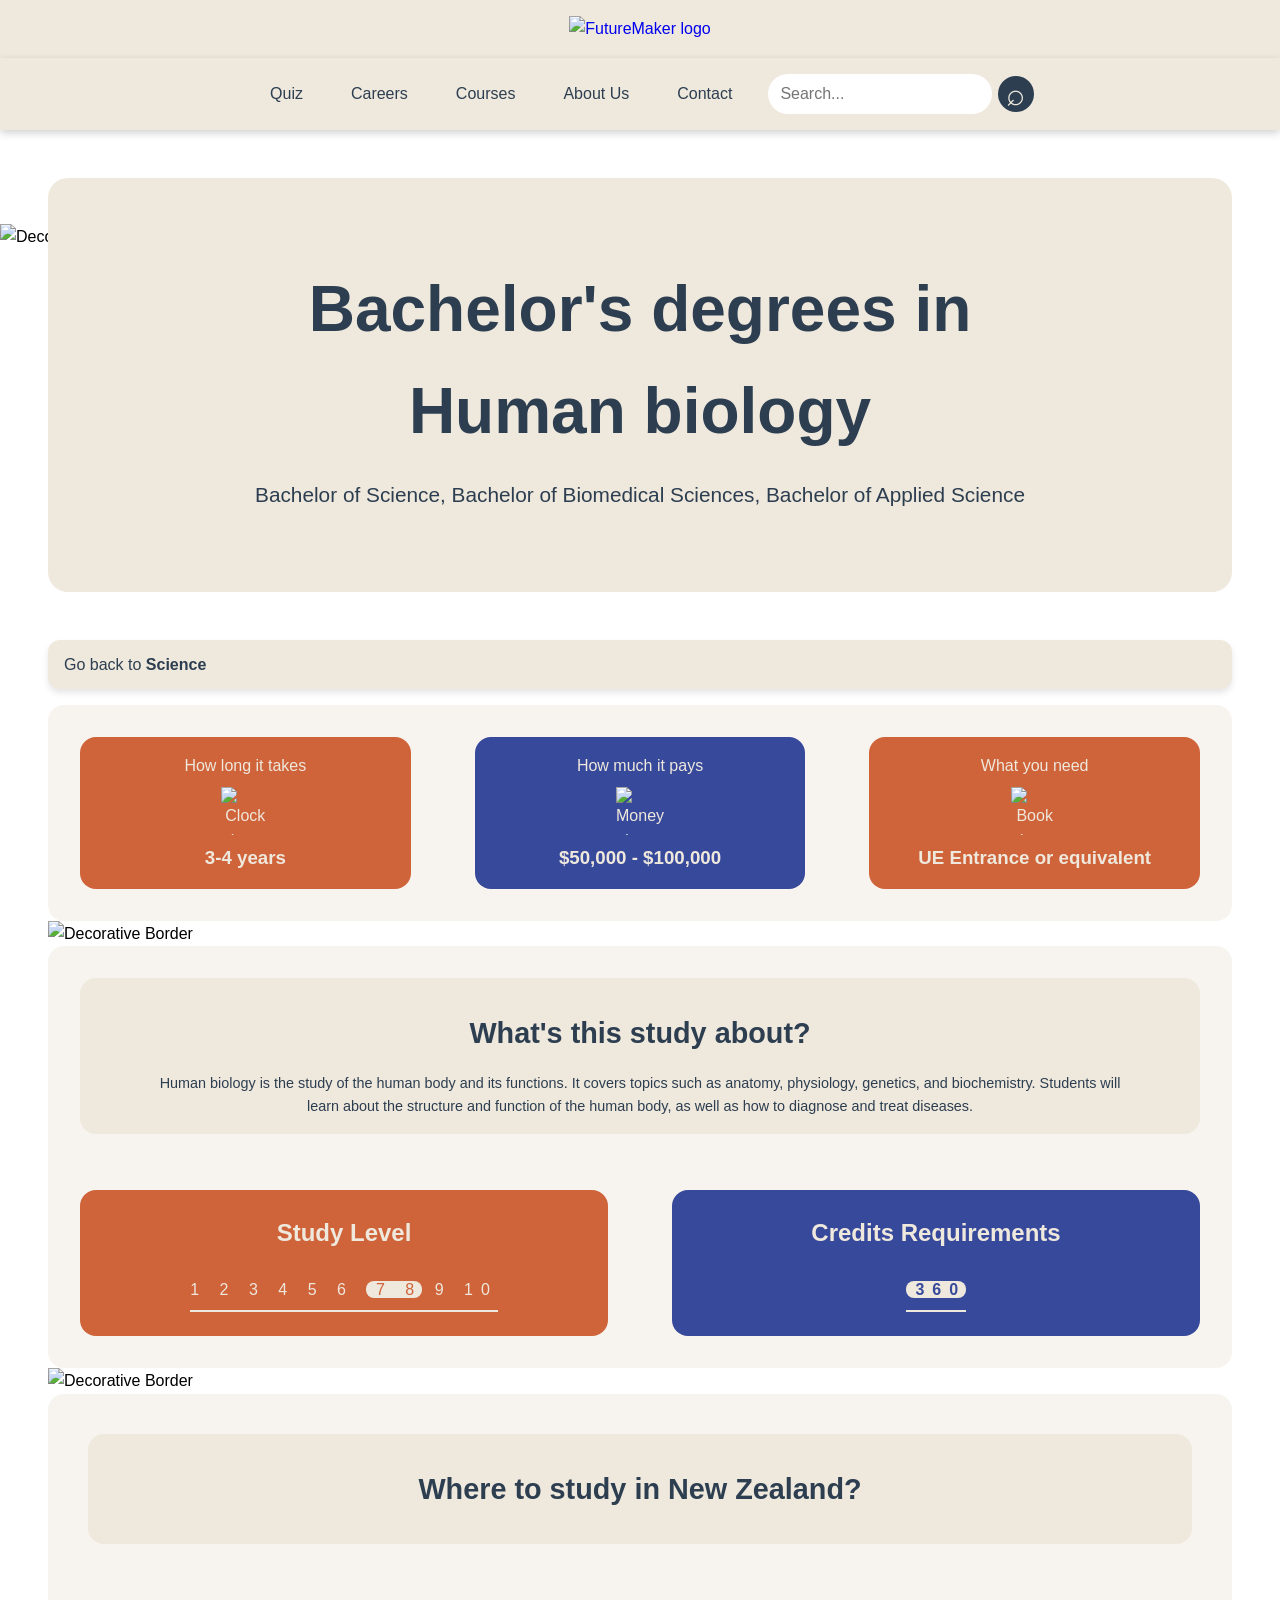
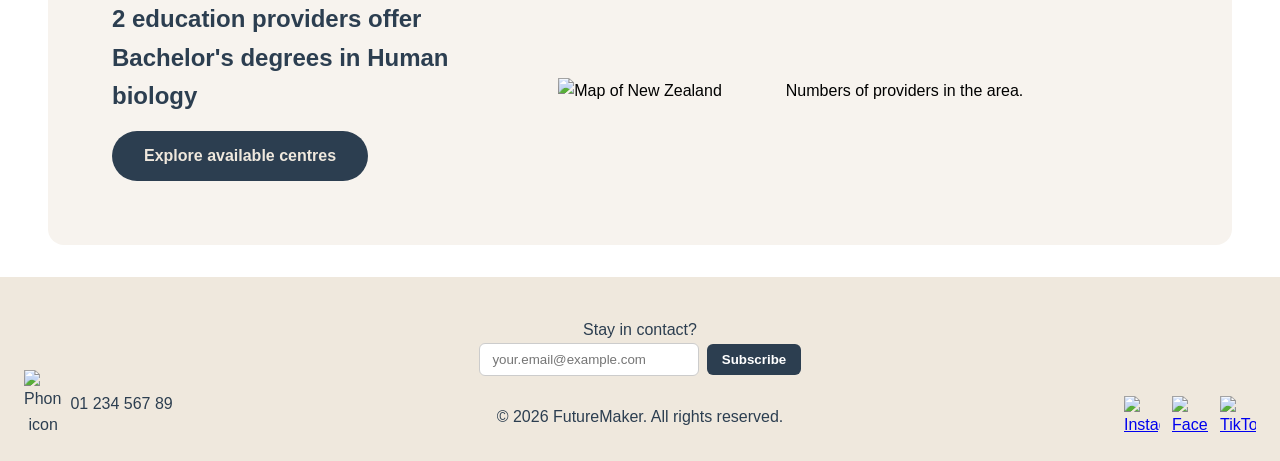
==== biology.html @ 0e82223e "Add files via upload" ====
<!DOCTYPE html>
<html lang="en">
<head>
    <meta charset="UTF-8">
    <meta name="viewport" content="width=device-width, initial-scale=1.0">
    <title>Home - FutureMaker</title>
    <link rel="stylesheet" href="styles.css">
    <link rel="stylesheet" href="biology.css">
</head>
<body>
    <!-- Logo Header -->
    <header>
        <a href="index.html" class="logo-link"><img src="Assets/Logo.png" alt="FutureMaker logo" class="site-logo"></a>
    </header>

    <!-- Navigation Bar -->
    <nav class="topnav" id="myTopnav">
        <div id="myLinks">
            <a href="quiz.html">Quiz</a>
            <a href="careers.html">Careers</a>
            <a href="courses.html">Courses</a>
            <a href="about.html">About Us</a>
            <a href="contact.html">Contact</a>
            <form class="nav-search" novalidate>
                <input type="search" placeholder="Search...">
                <button type="submit">&#x2315;</button>
            </form>
        </div>
        <button class="icon" type="button" onclick="myFunction()">
        </button>
    </nav>

    <!-- Hero -->
    <section class="subpage-hero">
        <h2>Bachelor's degrees in <br> Human biology</h2>
        <p>Bachelor of Science, Bachelor of Biomedical Sciences, Bachelor of Applied Science</p>
    </section>
    <img src="Assets/swirl.svg" alt="Decorative swirl" class="decorative-swirl">
    
    <!-- Sticky Element -->
    <div class="sticky-element">
      Go back to <a href="subpage.html">Science</a>
    </div>
   
    <!-- Main Content-->
    <main>
        <div class="information-container">
            <div class="information-row"> <!-- Duration, Pay, and Requirements Section -->
              <section class="duration">
                <p>How long it takes</p>
                <img src="Assets/clock.png" alt="Clock icon">
                <h3>3-4 years</h3>
              </section>
              <section class="pay">
                <p>How much it pays</p>
                <img src="Assets/money.png" alt="Money icon">
                <h3>$50,000 - $100,000</h3>
              </section>
              <section class="need">
                <p>What you need</p>
                <img src="Assets/book.png" alt="Book icon">
                <h3>UE Entrance or equivalent</h3>
              </section>
            </div>
        </div>

        <div class="decorative-border"><img src="Assets/blue.svg" alt="Decorative Border"></div>

        <div class="course-information"> <!-- Course Information Section -->
            <section class="heading">
               <h3>What's this study about?</h3>
               <p>Human biology is the study of the human body and its functions. It covers topics such as anatomy, physiology, genetics, and biochemistry. Students will learn about the structure and function of the human body, as well as how to diagnose and treat diseases.</p>
           </section>
           <div class="course-information-row">
                <section class="study-level">
                  <p class="title">Study Level</p>
                    <div class="numbers">
                            <span>1</span>
                            <span>2</span>
                            <span>3</span>
                            <span>4</span>
                            <span>5</span>
                            <span>6</span>
                            <span class="indicator">7 8</span>
                            <span>9</span>
                            <span>10</span>
                    </div>
                </section>
                <section class="credits">
                    <p class="title">Credits Requirements</p>
                    <div class="numbers">
                    <span class="credit-number">360</span>
                    </div>
                </section>
            </div>
        </div>

        <div class="decorative-border"><img src="Assets/orange.svg" alt="Decorative Border"></div>
        <div class="map"> <!-- Map Section -->
            <section class="heading">
                <h3>Where to study in New Zealand?</h3>
            </section>
            <div class ="mapcontent">
            <section class="text">
                <p>2 education providers offer Bachelor's degrees in Human biology</p>
                <button>Explore available centres</button>
            </section>
            <section class="mapimg">
                <img src="Assets/map.png" alt="Map of New Zealand">
            </section>
            <section class="universities">
                <p>Numbers of providers in the area.</p>
            </section>
            </div>
        </div>
    </main>

    <!-- Footer -->
    <footer>
        <div class="footer-content">
            <p>Stay in contact?</p>
            <form class="footer-form" novalidate>
                <input type="email" name="email" id="footer-email" placeholder="your.email@example.com" required>
                <button type="submit">Subscribe</button>
                <div class="footer-feedback"></div>
            </form>
            <p>&copy; 2026 FutureMaker. All rights reserved.</p>
        </div>
        <div class="footer-phone" aria-label="Phone contact">
            <img src="Assets/Phone.png" alt="Phone icon">
            <span>01 234 567 89</span>
        </div>
        <div class="footer-social" aria-label="Social media links">
            <a href="https://www.instagram.com" target="_blank">
                <img src="Assets/instagram.png" alt="Instagram">
            </a>
            <a href="https://www.facebook.com" target="_blank">
                <img src="Assets/facebook.png" alt="Facebook">
            </a>
            <a href="https://www.tiktok.com" target="_blank">
                <img src="Assets/tiktok.png" alt="TikTok">
            </a>
        </div>
    </footer>

    <script src="js/footer.js"></script>
</body>
</html>
---- styles.css ----
/* All Pages styling */
* {
    margin: 0;
    padding: 0;
    box-sizing: border-box;
}

main {
    max-width: 100%;
    margin: 0 auto;
    padding-bottom: 2rem;
}

body {
    font-family: 'Futura', 'Trebuchet MS', Arial, sans-serif;
    line-height: 1.6;
}

/* Header */
header {
    background-color: #efe8dd;
    padding: 1rem 0;
    text-align: center;
}

header a {
    text-decoration: none;
    display: inline-flex;
    align-items: center;
    justify-content: center;
}

/* Logo */
.site-logo {
    display: block;
    max-height: 3rem;
    width: auto;
    max-width: min(280px, 70vw);
    object-fit: contain;
}

/* Navigation Bar */
.topnav {
    display: flex;
    align-items: center;
    justify-content: center;
    gap: 0.5rem;
    position: relative;
    background-color: #efe8dd;
    padding: 1rem;
    box-shadow: 0 3px 8px rgba(0, 0, 0, 0.18);
    z-index: 100;
}

.topnav a {
    display: block;
    color: #2c3e50;
    text-align: center;
    padding: 0.35rem 0.75rem;
    text-decoration: none;
    margin: 0 0.75rem;
}

.topnav #myLinks {
    display: flex;
    align-items: center;
}

/* Search Bar */
.nav-search {
    display: flex;
    align-items: center;
    margin-left: 0.75rem;
}

.nav-search input {
    padding: 0.45rem 0.75rem;
    border: 0;
    border-radius: 999px;
    background: white;
    color: #2c3e50;
    font: inherit;
}

.nav-search button {
    align-items: center;
    justify-content: center;
    width: 2.25rem;
    height: 2.25rem;
    margin-left: 0.35rem;
    border: 0;
    border-radius: 50%;
    background: #2c3e50;
    color: #efe8dd;
    cursor: pointer;
    font-size: 2rem;
}

/* Active link */
.topnav a.active {
    background-color: white;
    border-radius: 6px;
    color: #2c3e50;
    font-weight: 700;
}

/* Hamburger menu icon */
.topnav .icon {
    display: none;
    align-items: center;
    justify-content: center;
    border: 0;
    background: transparent;
    color: #2c3e50;
    cursor: pointer;
    font-size: 5rem;
    line-height: 1;
    width: 55px;
    height: 55px;
    padding: 0;
    margin-bottom: 0.5rem;
}

.topnav .icon::before {
    content: "\2630";
}

/* Footer */
footer {
    position: relative;
    background-color: #efe8dd;
    color: #2c3e50;
    text-align: center;
    padding: 2.5rem 2rem 2rem;
}

.footer-content {
    max-width: 900px;
    margin: 0 auto;
}

/* Footer Phone Number*/
.footer-phone {
    position: absolute;
    left: 1.5rem;
    bottom: 1.5rem;
    display: inline-flex;
    align-items: center;
    gap: 0.5rem;
    color: #2c3e50;
    font-weight: 500;
}

.footer-phone img {
    display: block;
    width: clamp(28px, 3vw, 50px);
    height: auto;
}

/* Footer Social*/
.footer-social {
    position: absolute;
    right: 1.5rem;
    bottom: 1.5rem;
    display: flex;
    gap: 0.75rem;
    align-items: center;
}

.footer-social a {
    display: inline-flex;
    align-items: center;
    justify-content: center;
    width: clamp(24px, 3vw, 36px);
    height: auto;
}

.footer-social img {
    width: 100%;
    height: auto;
    display: block;
}

/* Footer form*/
.footer-form {
    display: flex;
    gap: 0.5rem;
    justify-content: center;
    align-items: center;
    flex-wrap: wrap;
    margin-bottom: 0.75rem;
}

.footer-form input[type="email"] {
    padding: 0.5rem 0.75rem;
    border-radius: 6px;
    border: 1px solid #ccc;
    min-width: 220px;
}

.footer-form button {
    padding: 0.5rem 0.9rem;
    border-radius: 6px;
    border: none;
    background: #2c3e50;
    color: white;
    font-weight: 700;
    cursor: pointer;
}

.footer-feedback {
    display: block;
    color: #2c3e50;
    margin-top: 0.5rem;
    width: 100%;
    text-align: center;
}

/* Hover Effects */
.footer-social a:hover, .footer-phone img:hover {
    transform: translateY(-2px);
    transition: transform 0.2s ease; 
}

.footer-form button:hover, .nav-search button:hover {
    background: #2b82c7;
}

.site-logo:hover {
    transform: scale(1.05);
    transition: transform 0.2s ease;
    border-radius: 6px;
}

.topnav .icon:hover{
    background-color: #2c3e50;
    color: #efe8dd;
    padding-bottom: 1rem;
    border-radius: 6px;
    transition: color 0.2s ease, background-color 0.2s ease;
}

.topnav a:hover {
    color: #3498db;
}

/* Media Queries */
@media screen and (max-width: 600px) {
    img.decorative-swirl {
        width: 100vw;
        max-width: 100vw;
        height: clamp(6rem, 28vw, 11rem);
        object-fit: cover;
        object-position: center;
    }

    /* Footer Mobile */
    footer {
        padding: 2rem 1rem;
    }

    .footer-content {
        width: 100%;
    }

    .footer-form {
        width: 100%;
        gap: 0.75rem;
    }

    .footer-form input[type="email"] {
        flex: 1 1 100%;
        min-width: 0;
        width: 100%;
    }

    .footer-phone,
    .footer-social {
        position: static;
        justify-content: center;
        margin-top: 1.25rem;
    }

    /* Navigation Bar Mobile */
    .topnav {
        justify-content: flex-start;
        padding: 0.75rem 1rem;
    }

    .topnav #myLinks {
        display: none;
        position: absolute;
        top: 100%;
        left: 0;
        right: 0;
        z-index: 10;
        background-color: #efe8dd;
        box-shadow: 0 3px 5px rgba(0, 0, 0, 0.12);
    }

    .topnav.responsive #myLinks {
        display: block;
    }

    .topnav #myLinks a {
        margin: 0;
        padding: 0.85rem 1rem;
        text-align: left;
        border-top: 1px solid rgba(44, 62, 80, 0.12);
    }

    /* Search Bar Mobile */
    .nav-search {
        margin: 0;
        padding: 0.85rem 1rem;
        border-top: 1px solid rgba(44, 62, 80, 0.12);
    }

    .nav-search input {
        flex: 1;
        width: auto;
    }

    .nav-search button {
        flex: 0 0 2.25rem;
    }

    .topnav .icon {
        display: flex;
    }
}
---- biology.css ----
/* Hero Styling */
.subpage-hero {
  position: relative;
  padding: 5rem;
  border-radius: 20px;
  text-align: center;
  margin: 3rem;
  background: #efe8dd;
  color: #2c3e50;
  z-index: 2;
}

.subpage-hero h2 {
  font-size: clamp(1.5rem, 4vw + 1rem, 4rem);
  margin-top: 0;
  margin-bottom: 1rem;
}

.subpage-hero p {
  font-size: clamp(0.5rem, 1vw + 0.5rem, 1.5rem);
  margin: 0;
}

.decorative-swirl {
  position: absolute;
  top: 14rem;
  left: 0;
  right: 0;
  width: 100%;
  height: 40%;
  object-fit: cover;
  z-index: 1;
}

.sticky-element {
  position: sticky;
  top: 1rem;
  align-self: start;
  z-index: 10;
  background: #efe8dd;
  color: #2c3e50;
  padding: 0.75rem 1rem;
  border-radius: 0.75rem;
  margin: 1rem 3rem;
  box-shadow: 0 4px 6px rgba(0, 0, 0, 0.1);
}

.sticky-element a { 
  color: #2c3e50;
  text-decoration: none;
  font-weight: bold;
}

/* Main Content Styling */
.information-container {
  background-color: rgba(239, 232, 221, 0.5);
  margin: 0 3rem;
  padding: 1rem;
  border-radius: 1rem;
}

.information-row {
  display: flex;
  justify-content: center;
  gap: 2rem;
  width: 100%;
  flex-wrap: wrap;
}

/* Overall Information Row */
.duration,
.pay,
.need {
  border-radius: 1rem;
  background: #efe8dd;
  color: #efe8dd;
  display: flex;
  flex-direction: column;
  align-items: center;
  justify-content: center;
  text-align: center;
  overflow: hidden;
  padding: 1rem;
  flex: 1;
  margin: 1rem;
}

.duration *,
.pay *,
.need * {
  margin: 0;
}

.duration img, .pay img, .need img {
  width: 4rem;
  height: 4rem;
  padding: 0.5rem;
}

.decorative-border {
  margin: 0 3rem;
}

/* University Details */
.course-information{
  display: flex;
  flex-direction: column;
  align-items: center;
  gap: 1.5rem;
  margin: 0 3rem;
  background-color: rgba(239, 232, 221, 0.5);
  padding: 1rem;
  border-radius: 1rem;
}

.course-information-row {
  display: flex;
  justify-content: center;
  gap: 2rem;
  width: 100%;
  flex-wrap: wrap;
  padding: 0;
}

.heading {
  border-radius: 1rem;
  background: #efe8dd;
  color: #2c3e50;
  display: block;
  margin: 1rem;
  text-align: center;
  padding: 1rem 4rem;
}

.heading h3 {
  font-size: clamp(1rem, 1vw + 1rem, 3rem);
  margin: 0;
  padding: 1rem;
}

.heading p {
  font-size: clamp(0.5rem, 0.5vw + 0.5rem, 1rem);
  margin: 0;
}

.study-level, 
.credits {
  border-radius: 1rem;
  background: #efe8dd;
  color: #efe8dd;;
  display: flex;
  align-items: center;
  justify-content: center;
  padding: 1.5rem;
  text-align: center;
  overflow: hidden;
  flex: 1;
  margin: 1rem;
  flex-direction: column;
  gap: 1.5rem;
}

.study-level *,
.credits * {
  margin: 0;
}

.study-level .title, 
.credits .title {
  font-size: 1.5rem;
  font-weight: 700;
}

.indicator, .credit-number {
  background-color: #efe8dd;;
  padding: 0rem 0rem 0rem 0.6rem;
  border-radius: 0.5rem;
}

.indicator {color:#CF6339 }
.credit-number {color:#37499B }

.numbers {
  letter-spacing: 0.5rem;
  border-bottom: 2px solid #efe8dd;
  padding-bottom: 0.5rem;
}

.credit-number {
  font-weight: 600;
}

.need, .study-level, .duration {
  background-color: #CF6339;
}
.pay, .credits {
  background-color: #37499B ;
}

.map {
  background-color: rgba(239, 232, 221, 0.5);
  margin: 0 3rem;
  padding: 1.5rem;
  border-radius: 1rem;
}

.mapcontent {
  display: grid;
  grid-template-columns: 1fr auto 1fr;
  align-items: center;
  gap: 2rem;
}

.text {
  grid-column: 1;
  padding: 2.5rem;
}

.text button {
  padding: 1rem 2rem;
  border: none;
  border-radius: 2rem;
  color: #efe8dd;
  background-color: #2c3e50;
  font-size: 1rem;
  font-weight: 700;
  cursor: pointer;
  margin-top: 1rem;
}

.text p {
  font-size: 1.5rem;
  font-weight: 800;
  color: #2c3e50;
}

.mapimg {
  grid-column: 2;
  display: flex;
  justify-content: center;
  padding: 1rem;
}

.mapimg img {
  width: 100%;
  max-width: 500px;
  height: auto;
  display: block;
}

.universities {
  grid-column: 3;
  padding-left: 1rem;
}

/* Hover Effects */
.sticky-element a:hover {
  color: #3498db;
}

.study-level:hover, .credits:hover, .need:hover, .pay:hover, .duration:hover, .text button:hover {
  transform: translateY(-4px);
  transition: transform 0.2s ease;
}

.text button:hover {
  background-color: #3498db;
}

/* Media Queries */
@media (max-width: 768px) {
  .subpage-hero {
    padding: 2.5rem 2rem;
    margin: 1rem;
  }

  .subpage-hero h2 {
    font-size: clamp(1.5rem, 5.3vw + 1rem, 3rem);
    line-height: 1.1;
  }

  .subpage-hero p {
    font-size: clamp(0.5rem, 1.5vw + 0.5rem, 1rem);
    line-height: 1.5;
  }

  .sticky-element {
    margin: 1rem;
    font-size: 0.95rem;
  }

  /* Information and Course Details */
  .information-container,
  .course-information,
  .map {
    width: auto;
    margin: 1.5rem 1rem;
    padding: 1rem;
  }

  .information-row,
  .course-information-row {
    flex-direction: column;
    gap: 0.75rem;
  }
  
  .duration,
  .pay,
  .need,
  .study-level,
  .credits {
    width: 100%;
    margin: 0;
    padding: 1rem;
    border-radius: 1rem;
  }

  .duration h3,
  .pay h3,
  .need h3 {
    font-size: 1.15rem;
    line-height: 1.3;
  }

  .heading {
    width: 100%;
    margin: 0;
    padding: 0.75rem;
  }

  .heading h3 {
    font-size: 1.4rem;
    line-height: 1.2;
    padding: 0.5rem;
  }

  .heading p {
    font-size: 1rem;
    line-height: 1.5;
  }

  .study-level .title,
  .credits .title {
    font-size: 1.2rem;
  }

  .numbers {
    max-width: 100%;
    font-size: 0.95rem;
    letter-spacing: 0.25rem;
    overflow-wrap: anywhere;
  }

  .decorative-border {
    margin: 0 1rem;
  }

  .decorative-border img {
    display: block;
    width: 100%;
    height: auto;
  }

  /* Map Section */
  .mapcontent {
    grid-template-columns: 1fr;
    gap: 1rem;
  }

  .text,
  .mapimg,
  .universities {
    grid-column: 1;
    padding: 0.75rem;
    text-align: center;
  }

  .text p {
    font-size: 1.15rem;
    line-height: 1.4;
    margin-top: 0.5rem;
  }

  .text button {
    width: 100%;
    padding: 0.9rem 1rem;
    margin-top: 1.25rem;
  }

  .mapimg img {
    max-width: 100%;
  }
}
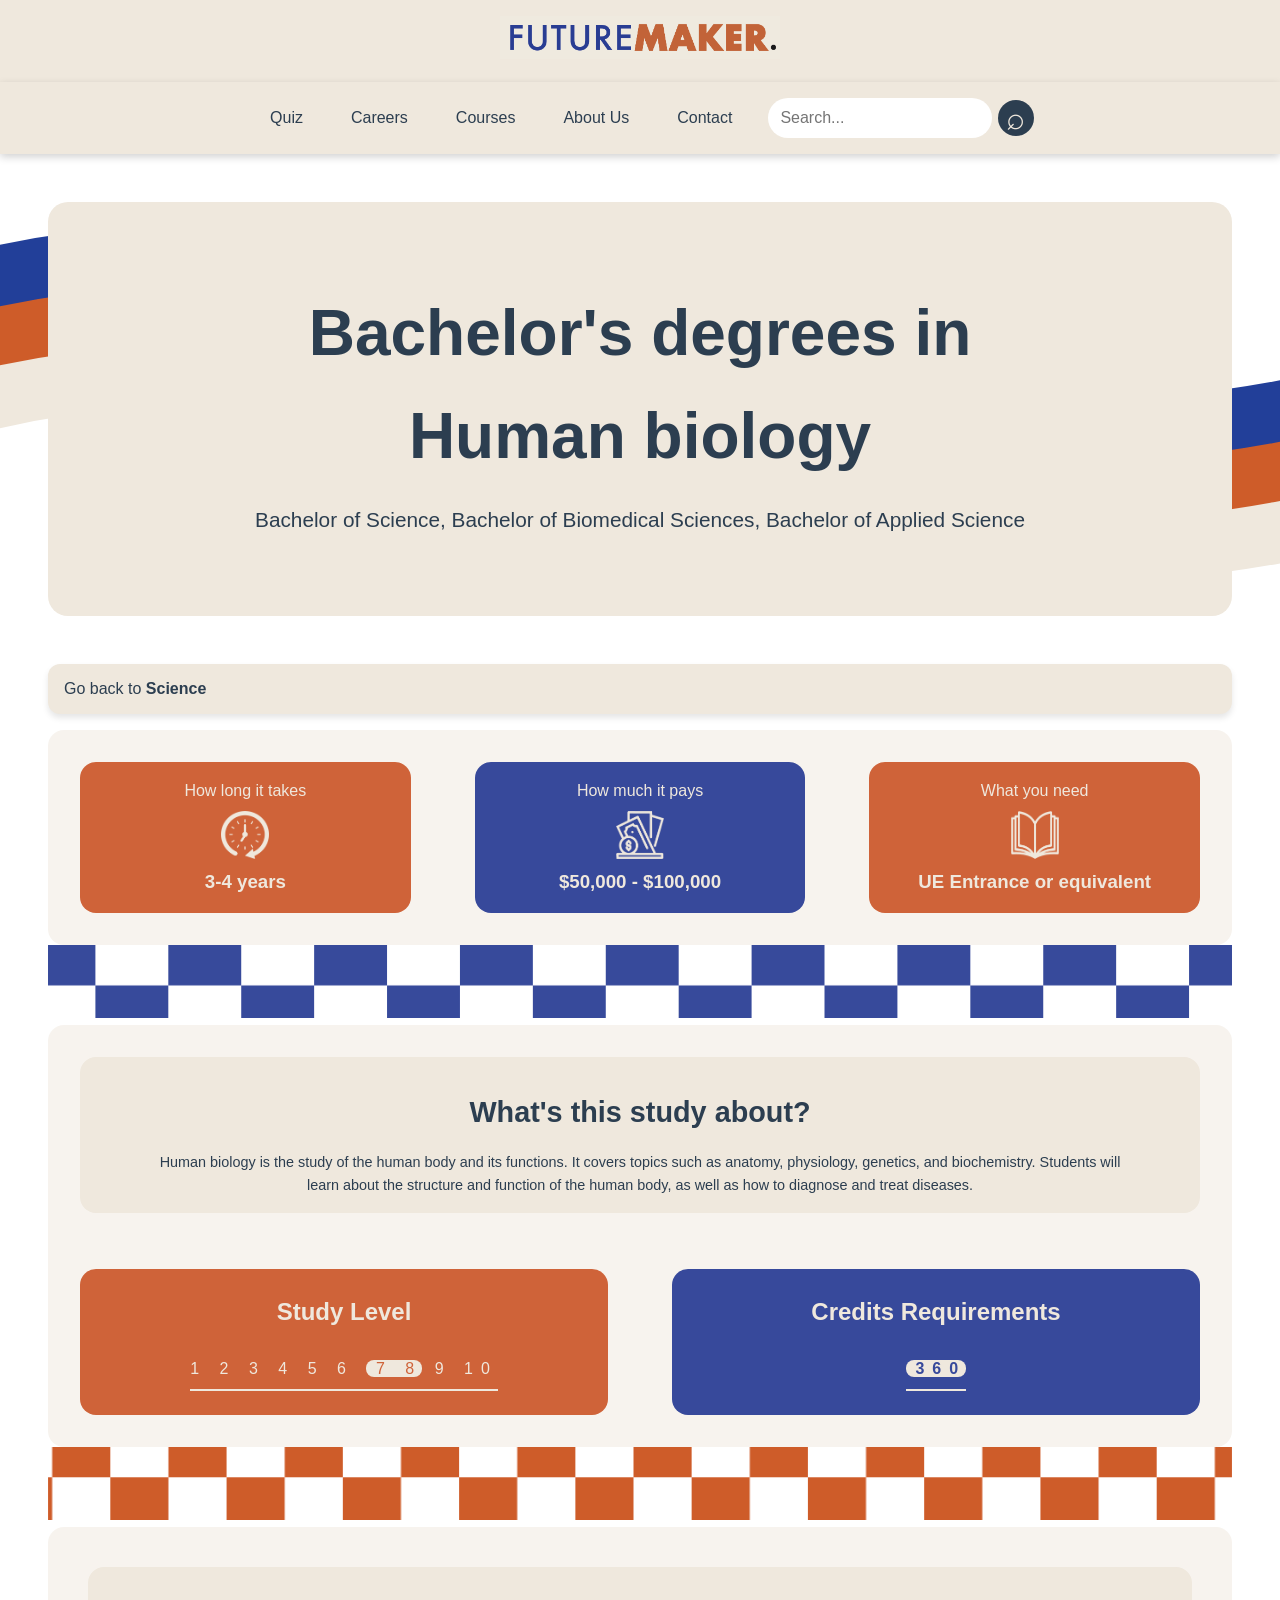
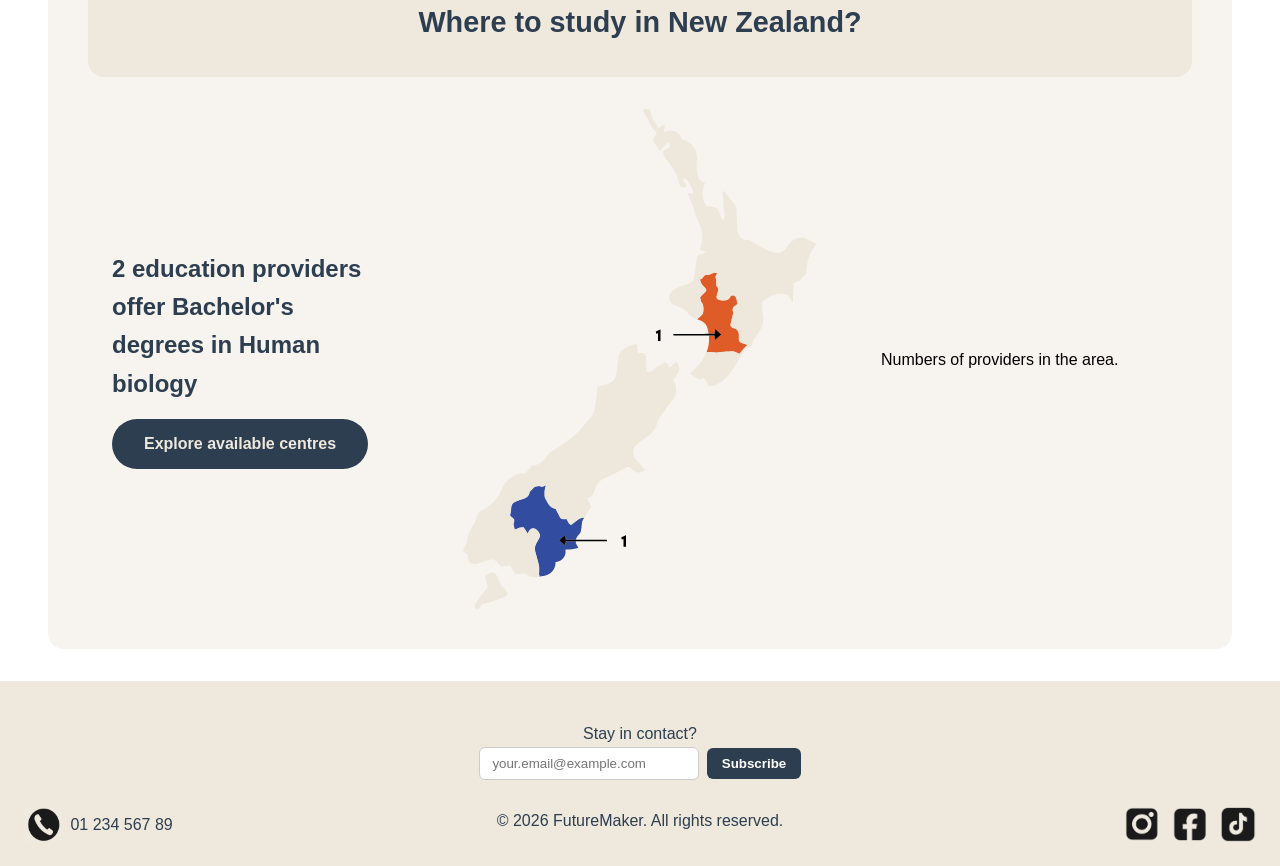
==== commit c9e71d3a: "Fix image source filename case in biology.html" ====
--- a/biology.html
+++ b/biology.html
@@ -106,7 +106,7 @@
                 <button>Explore available centres</button>
             </section>
             <section class="mapimg">
-                <img src="Assets/map.png" alt="Map of New Zealand">
+                <img src="Assets/Map.png" alt="Map of New Zealand">
             </section>
             <section class="universities">
                 <p>Numbers of providers in the area.</p>
@@ -145,4 +145,4 @@
 
     <script src="js/footer.js"></script>
 </body>
-</html>+</html>
